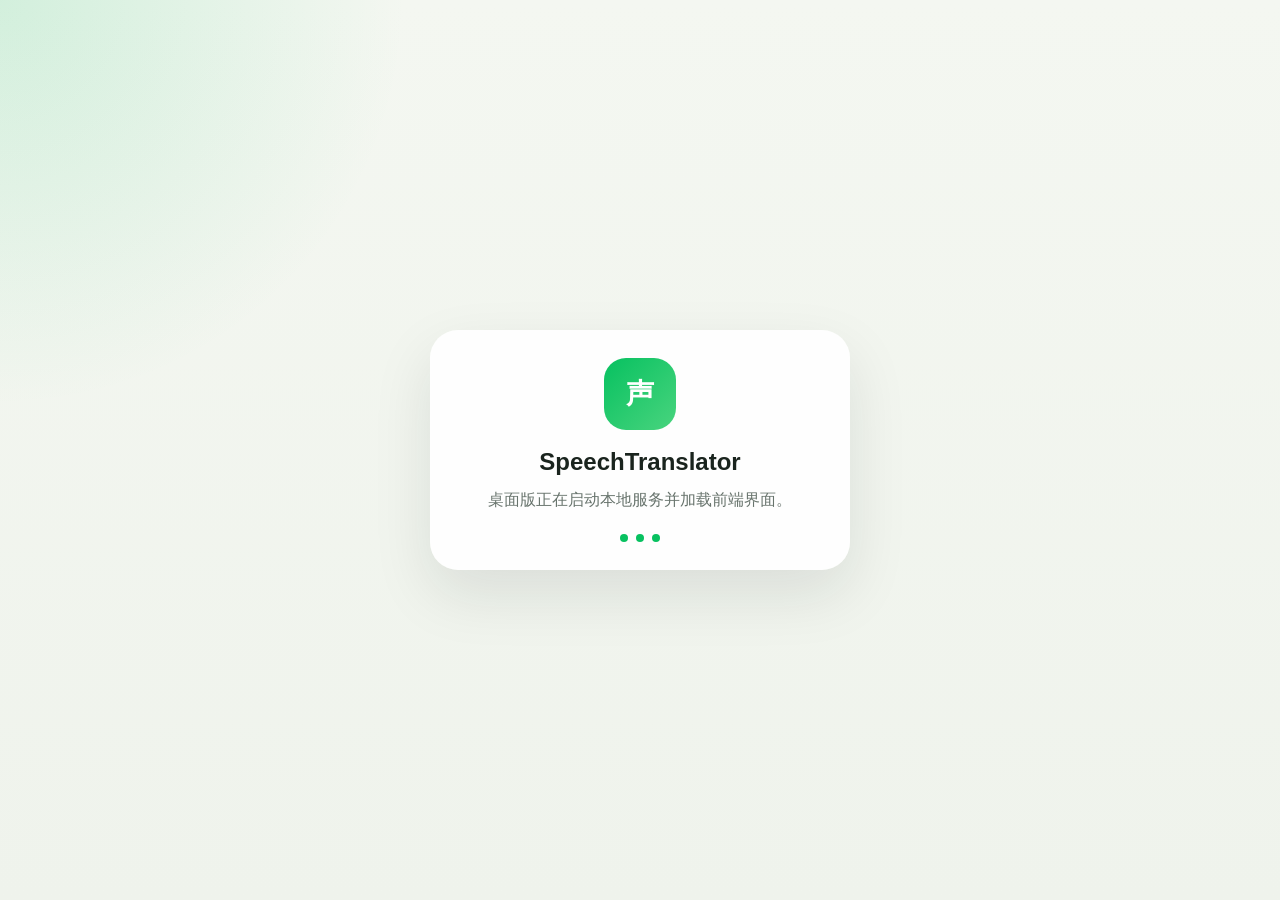
==== desktop/assets/splash.html @ 4637053a "封装成应用界面" ====
<!doctype html>
<html lang="zh-CN">
  <head>
    <meta charset="UTF-8" />
    <meta name="viewport" content="width=device-width, initial-scale=1.0" />
    <title>SpeechTranslator Loading</title>
    <style>
      :root {
        color-scheme: light;
        --bg: #eff3ec;
        --panel: rgba(255, 255, 255, 0.92);
        --text: #1a241e;
        --muted: #68746d;
        --accent: #07c160;
        --accent-soft: #dff7e9;
      }

      * {
        box-sizing: border-box;
      }

      body {
        margin: 0;
        min-height: 100vh;
        display: grid;
        place-items: center;
        background:
          radial-gradient(circle at top left, rgba(7, 193, 96, 0.14), transparent 26%),
          linear-gradient(180deg, #f4f7f1 0%, var(--bg) 100%);
        font-family: "Noto Sans SC", "Microsoft YaHei UI", sans-serif;
        color: var(--text);
      }

      .card {
        width: min(88vw, 420px);
        padding: 28px 24px;
        border-radius: 28px;
        background: var(--panel);
        box-shadow: 0 24px 60px rgba(24, 34, 28, 0.1);
        text-align: center;
      }

      .logo {
        width: 72px;
        height: 72px;
        margin: 0 auto 18px;
        border-radius: 22px;
        display: grid;
        place-items: center;
        background: linear-gradient(135deg, var(--accent), #49d47e);
        color: #fff;
        font-size: 28px;
        font-weight: 700;
      }

      h1 {
        margin: 0;
        font-size: 24px;
      }

      p {
        margin: 10px 0 0;
        color: var(--muted);
        line-height: 1.75;
      }

      .loading {
        display: flex;
        justify-content: center;
        gap: 8px;
        margin-top: 20px;
      }

      .dot {
        width: 8px;
        height: 8px;
        border-radius: 50%;
        background: var(--accent);
        animation: pulse 1.2s infinite ease-in-out;
      }

      .dot:nth-child(2) {
        animation-delay: 0.15s;
      }

      .dot:nth-child(3) {
        animation-delay: 0.3s;
      }

      @keyframes pulse {
        0%,
        100% {
          transform: scale(0.85);
          opacity: 0.45;
        }
        50% {
          transform: scale(1.15);
          opacity: 1;
        }
      }
    </style>
  </head>
  <body>
    <main class="card">
      <div class="logo">声</div>
      <h1>SpeechTranslator</h1>
      <p>桌面版正在启动本地服务并加载前端界面。</p>
      <div class="loading" aria-hidden="true">
        <span class="dot"></span>
        <span class="dot"></span>
        <span class="dot"></span>
      </div>
    </main>
  </body>
</html>
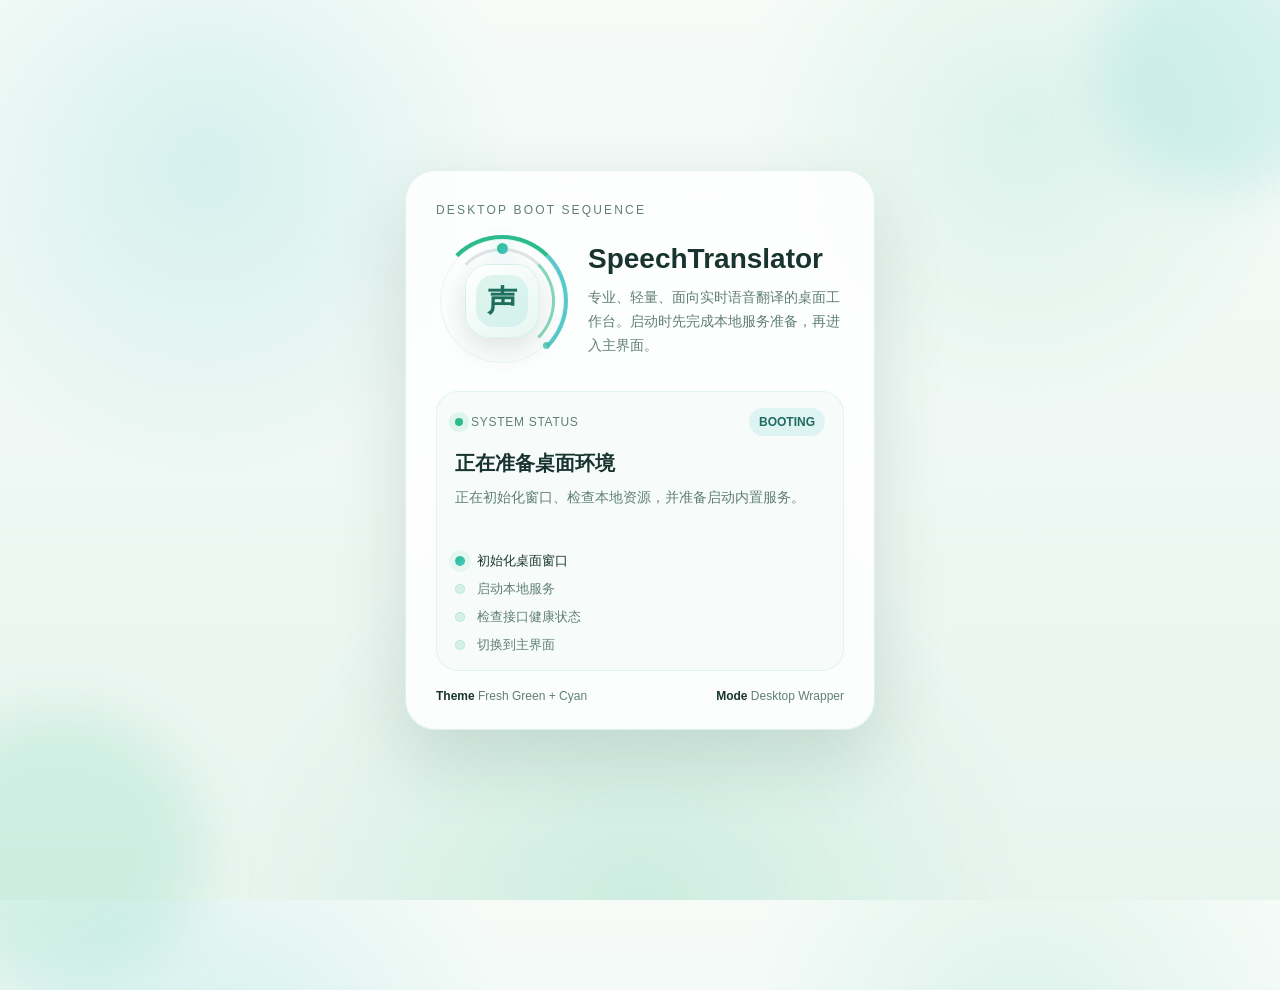
==== commit 92e6dba2: "更新splashui页面" ====
--- a/desktop/assets/splash.html
+++ b/desktop/assets/splash.html
@@ -7,12 +7,19 @@
     <style>
       :root {
         color-scheme: light;
-        --bg: #eff3ec;
-        --panel: rgba(255, 255, 255, 0.92);
-        --text: #1a241e;
-        --muted: #68746d;
-        --accent: #07c160;
-        --accent-soft: #dff7e9;
+        --bg-top: #f6fbf8;
+        --bg-bottom: #e8f5ef;
+        --panel: rgba(255, 255, 255, 0.84);
+        --panel-border: rgba(78, 167, 148, 0.16);
+        --text: #19342e;
+        --muted: #5f7f77;
+        --accent: #2cbc8c;
+        --accent-2: #49c5c7;
+        --accent-soft: rgba(73, 197, 199, 0.14);
+        --ring-track: rgba(44, 188, 140, 0.12);
+        --ok: #1b9b77;
+        --error: #d35e67;
+        --shadow: 0 28px 72px rgba(20, 57, 47, 0.14);
       }
 
       * {
@@ -22,94 +29,485 @@
       body {
         margin: 0;
         min-height: 100vh;
+        overflow: hidden;
+        background:
+          radial-gradient(circle at 16% 18%, rgba(73, 197, 199, 0.18), transparent 24%),
+          radial-gradient(circle at 80% 14%, rgba(44, 188, 140, 0.12), transparent 22%),
+          radial-gradient(circle at 50% 100%, rgba(44, 188, 140, 0.14), transparent 36%),
+          linear-gradient(180deg, var(--bg-top) 0%, var(--bg-bottom) 100%);
+        font-family: "Noto Sans SC", "Microsoft YaHei UI", sans-serif;
+        color: var(--text);
+      }
+
+      .noise,
+      .glow {
+        position: absolute;
+        inset: 0;
+        pointer-events: none;
+      }
+
+      .noise {
+        opacity: 0.12;
+        background-image:
+          linear-gradient(rgba(255, 255, 255, 0.3) 1px, transparent 1px),
+          linear-gradient(90deg, rgba(255, 255, 255, 0.3) 1px, transparent 1px);
+        background-size: 22px 22px;
+        mask-image: radial-gradient(circle at center, rgba(0, 0, 0, 0.7), transparent 78%);
+      }
+
+      .glow::before,
+      .glow::after {
+        content: "";
+        position: absolute;
+        border-radius: 999px;
+        filter: blur(28px);
+      }
+
+      .glow::before {
+        width: 240px;
+        height: 240px;
+        top: -50px;
+        right: -60px;
+        background: rgba(73, 197, 199, 0.18);
+      }
+
+      .glow::after {
+        width: 280px;
+        height: 280px;
+        left: -80px;
+        bottom: -90px;
+        background: rgba(44, 188, 140, 0.14);
+      }
+
+      .shell {
+        position: relative;
+        min-height: 100vh;
+        display: grid;
+        place-items: center;
+        padding: 28px;
+      }
+
+      .card {
+        position: relative;
+        width: min(92vw, 470px);
+        padding: 32px 30px 26px;
+        border-radius: 30px;
+        background: var(--panel);
+        border: 1px solid var(--panel-border);
+        box-shadow: var(--shadow);
+        backdrop-filter: blur(18px);
+      }
+
+      .eyebrow {
+        margin: 0 0 18px;
+        font-size: 12px;
+        letter-spacing: 0.18em;
+        text-transform: uppercase;
+        color: var(--muted);
+      }
+
+      .hero {
+        display: grid;
+        grid-template-columns: 132px minmax(0, 1fr);
+        align-items: center;
+        gap: 20px;
+      }
+
+      .orbital {
+        position: relative;
+        width: 132px;
+        height: 132px;
+        display: grid;
+        place-items: center;
+      }
+
+      .ring-track,
+      .ring-arc,
+      .orbit-dot {
+        position: absolute;
+        inset: 0;
+        border-radius: 50%;
+      }
+
+      .ring-track {
+        border: 1px solid var(--ring-track);
+        transform: scale(0.94);
+      }
+
+      .ring-arc {
+        border: 4px solid transparent;
+        border-top-color: var(--accent);
+        border-right-color: rgba(73, 197, 199, 0.92);
+        animation: spin 2.4s linear infinite;
+      }
+
+      .ring-arc.secondary {
+        inset: 13px;
+        border-width: 3px;
+        border-top-color: rgba(25, 52, 46, 0.12);
+        border-right-color: rgba(44, 188, 140, 0.58);
+        animation-duration: 3.4s;
+        animation-direction: reverse;
+      }
+
+      .orbit-dot::before,
+      .orbit-dot::after {
+        content: "";
+        position: absolute;
+        border-radius: 999px;
+        background: linear-gradient(135deg, var(--accent), var(--accent-2));
+      }
+
+      .orbit-dot::before {
+        width: 11px;
+        height: 11px;
+        top: 8px;
+        left: calc(50% - 5.5px);
+        box-shadow: 0 0 18px rgba(73, 197, 199, 0.45);
+      }
+
+      .orbit-dot::after {
+        width: 7px;
+        height: 7px;
+        right: 18px;
+        bottom: 18px;
+        opacity: 0.75;
+      }
+
+      .core {
+        position: relative;
+        width: 74px;
+        height: 74px;
+        border-radius: 24px;
         display: grid;
         place-items: center;
         background:
-          radial-gradient(circle at top left, rgba(7, 193, 96, 0.14), transparent 26%),
-          linear-gradient(180deg, #f4f7f1 0%, var(--bg) 100%);
-        font-family: "Noto Sans SC", "Microsoft YaHei UI", sans-serif;
-        color: var(--text);
-      }
-
-      .card {
-        width: min(88vw, 420px);
-        padding: 28px 24px;
-        border-radius: 28px;
-        background: var(--panel);
-        box-shadow: 0 24px 60px rgba(24, 34, 28, 0.1);
-        text-align: center;
-      }
-
-      .logo {
-        width: 72px;
-        height: 72px;
-        margin: 0 auto 18px;
-        border-radius: 22px;
-        display: grid;
-        place-items: center;
-        background: linear-gradient(135deg, var(--accent), #49d47e);
-        color: #fff;
+          linear-gradient(145deg, rgba(255, 255, 255, 0.92), rgba(228, 246, 240, 0.92));
+        border: 1px solid rgba(44, 188, 140, 0.14);
+        box-shadow:
+          inset 0 1px 0 rgba(255, 255, 255, 0.8),
+          0 10px 28px rgba(24, 65, 55, 0.14);
+      }
+
+      .core::before {
+        content: "";
+        position: absolute;
+        inset: 10px;
+        border-radius: 18px;
+        background: linear-gradient(135deg, var(--accent), var(--accent-2));
+        opacity: 0.14;
+      }
+
+      .core span {
+        position: relative;
+        font-size: 30px;
+        font-weight: 700;
+        color: #1f6f5e;
+      }
+
+      .copy h1 {
+        margin: 0;
         font-size: 28px;
-        font-weight: 700;
-      }
-
-      h1 {
-        margin: 0;
-        font-size: 24px;
-      }
-
-      p {
+        line-height: 1.1;
+      }
+
+      .copy p {
         margin: 10px 0 0;
         color: var(--muted);
-        line-height: 1.75;
-      }
-
-      .loading {
+        line-height: 1.72;
+        font-size: 14px;
+      }
+
+      .status-panel {
+        margin-top: 24px;
+        padding: 16px 18px;
+        border-radius: 22px;
+        background: rgba(246, 252, 249, 0.84);
+        border: 1px solid rgba(44, 188, 140, 0.12);
+      }
+
+      .status-top {
         display: flex;
-        justify-content: center;
+        align-items: center;
+        justify-content: space-between;
+        gap: 16px;
+      }
+
+      .status-label {
+        display: inline-flex;
+        align-items: center;
         gap: 8px;
-        margin-top: 20px;
-      }
-
-      .dot {
+        font-size: 12px;
+        color: var(--muted);
+        letter-spacing: 0.06em;
+        text-transform: uppercase;
+      }
+
+      .status-label::before {
+        content: "";
         width: 8px;
         height: 8px;
         border-radius: 50%;
         background: var(--accent);
-        animation: pulse 1.2s infinite ease-in-out;
-      }
-
-      .dot:nth-child(2) {
-        animation-delay: 0.15s;
-      }
-
-      .dot:nth-child(3) {
-        animation-delay: 0.3s;
+        box-shadow: 0 0 0 6px rgba(44, 188, 140, 0.12);
+        animation: pulse 1.8s infinite ease-in-out;
+      }
+
+      .phase-badge {
+        padding: 7px 10px;
+        border-radius: 999px;
+        background: var(--accent-soft);
+        color: #216b61;
+        font-size: 12px;
+        font-weight: 600;
+      }
+
+      .status-title {
+        margin: 14px 0 0;
+        font-size: 20px;
+        line-height: 1.35;
+      }
+
+      .status-detail {
+        margin: 8px 0 0;
+        color: var(--muted);
+        font-size: 14px;
+        line-height: 1.75;
+        min-height: 3.5em;
+      }
+
+      .steps {
+        display: grid;
+        gap: 10px;
+        margin-top: 18px;
+      }
+
+      .step {
+        display: flex;
+        align-items: center;
+        gap: 12px;
+        color: var(--muted);
+        font-size: 13px;
+      }
+
+      .step-dot {
+        width: 10px;
+        height: 10px;
+        border-radius: 50%;
+        background: rgba(44, 188, 140, 0.16);
+        border: 1px solid rgba(44, 188, 140, 0.2);
+      }
+
+      .step.active {
+        color: var(--text);
+      }
+
+      .step.active .step-dot {
+        background: linear-gradient(135deg, var(--accent), var(--accent-2));
+        border-color: transparent;
+        box-shadow: 0 0 0 6px rgba(44, 188, 140, 0.08);
+      }
+
+      .step.done .step-dot {
+        background: var(--ok);
+        border-color: var(--ok);
+      }
+
+      .error-banner {
+        display: none;
+        margin-top: 16px;
+        padding: 14px 16px;
+        border-radius: 18px;
+        background: rgba(211, 94, 103, 0.08);
+        border: 1px solid rgba(211, 94, 103, 0.16);
+        color: #8e3540;
+        font-size: 13px;
+        line-height: 1.7;
+        white-space: pre-wrap;
+      }
+
+      body.error .error-banner {
+        display: block;
+      }
+
+      body.error .status-label::before {
+        background: var(--error);
+        box-shadow: 0 0 0 6px rgba(211, 94, 103, 0.12);
+        animation: none;
+      }
+
+      body.error .phase-badge {
+        background: rgba(211, 94, 103, 0.1);
+        color: #9f4752;
+      }
+
+      body.ready .phase-badge {
+        background: rgba(27, 155, 119, 0.12);
+        color: #1b7f63;
+      }
+
+      .footer {
+        margin-top: 18px;
+        display: flex;
+        justify-content: space-between;
+        gap: 16px;
+        color: var(--muted);
+        font-size: 12px;
+      }
+
+      .footer strong {
+        color: var(--text);
+        font-weight: 600;
+      }
+
+      @keyframes spin {
+        from {
+          transform: rotate(0deg);
+        }
+        to {
+          transform: rotate(360deg);
+        }
       }
 
       @keyframes pulse {
         0%,
         100% {
-          transform: scale(0.85);
-          opacity: 0.45;
+          transform: scale(0.95);
+          opacity: 0.7;
         }
         50% {
-          transform: scale(1.15);
+          transform: scale(1.08);
           opacity: 1;
+        }
+      }
+
+      @media (max-width: 560px) {
+        .card {
+          padding: 26px 22px 24px;
+        }
+
+        .hero {
+          grid-template-columns: 1fr;
+          justify-items: center;
+          text-align: center;
+        }
+
+        .footer {
+          flex-direction: column;
         }
       }
     </style>
   </head>
   <body>
-    <main class="card">
-      <div class="logo">声</div>
-      <h1>SpeechTranslator</h1>
-      <p>桌面版正在启动本地服务并加载前端界面。</p>
-      <div class="loading" aria-hidden="true">
-        <span class="dot"></span>
-        <span class="dot"></span>
-        <span class="dot"></span>
-      </div>
-    </main>
+    <div class="glow"></div>
+    <div class="noise"></div>
+    <div class="shell">
+      <main class="card">
+        <p class="eyebrow">Desktop Boot Sequence</p>
+
+        <section class="hero">
+          <div class="orbital" aria-hidden="true">
+            <div class="ring-track"></div>
+            <div class="ring-arc"></div>
+            <div class="ring-arc secondary"></div>
+            <div class="orbit-dot"></div>
+            <div class="core"><span>声</span></div>
+          </div>
+
+          <div class="copy">
+            <h1>SpeechTranslator</h1>
+            <p>
+              专业、轻量、面向实时语音翻译的桌面工作台。启动时先完成本地服务准备，再进入主界面。
+            </p>
+          </div>
+        </section>
+
+        <section class="status-panel">
+          <div class="status-top">
+            <div class="status-label">System Status</div>
+            <div class="phase-badge" id="phase-badge">BOOTING</div>
+          </div>
+
+          <h2 class="status-title" id="status-title">正在准备桌面环境</h2>
+          <p class="status-detail" id="status-detail">
+            正在初始化窗口、检查本地资源，并准备启动内置服务。
+          </p>
+
+          <div class="steps" id="step-list">
+            <div class="step active" data-step="bootstrap">
+              <span class="step-dot"></span>
+              <span>初始化桌面窗口</span>
+            </div>
+            <div class="step" data-step="server">
+              <span class="step-dot"></span>
+              <span>启动本地服务</span>
+            </div>
+            <div class="step" data-step="health">
+              <span class="step-dot"></span>
+              <span>检查接口健康状态</span>
+            </div>
+            <div class="step" data-step="ready">
+              <span class="step-dot"></span>
+              <span>切换到主界面</span>
+            </div>
+          </div>
+
+          <div class="error-banner" id="error-banner"></div>
+        </section>
+
+        <div class="footer">
+          <span><strong>Theme</strong> Fresh Green + Cyan</span>
+          <span><strong>Mode</strong> Desktop Wrapper</span>
+        </div>
+      </main>
+    </div>
+
+    <script>
+      const stepOrder = ["bootstrap", "server", "health", "ready"];
+
+      function updateSteps(activeStep, isError) {
+        document.querySelectorAll("[data-step]").forEach((node) => {
+          const step = node.getAttribute("data-step");
+          const activeIndex = stepOrder.indexOf(activeStep);
+          const stepIndex = stepOrder.indexOf(step);
+
+          node.classList.remove("active", "done");
+
+          if (isError) {
+            if (stepIndex < activeIndex) {
+              node.classList.add("done");
+            } else if (stepIndex === activeIndex) {
+              node.classList.add("active");
+            }
+            return;
+          }
+
+          if (stepIndex < activeIndex) {
+            node.classList.add("done");
+          } else if (stepIndex === activeIndex) {
+            node.classList.add("active");
+          }
+        });
+      }
+
+      window.updateSplashState = function updateSplashState(payload) {
+        const state = payload || {};
+        const step = state.step || "bootstrap";
+        const mode = state.mode || "booting";
+
+        document.body.classList.toggle("error", mode === "error");
+        document.body.classList.toggle("ready", mode === "ready");
+
+        document.getElementById("phase-badge").textContent = (state.badge || "BOOTING").toUpperCase();
+        document.getElementById("status-title").textContent = state.title || "正在准备桌面环境";
+        document.getElementById("status-detail").textContent =
+          state.detail || "正在初始化窗口、检查本地资源，并准备启动内置服务。";
+
+        const errorBanner = document.getElementById("error-banner");
+        errorBanner.textContent = state.error || "";
+
+        updateSteps(step, mode === "error");
+      };
+    </script>
   </body>
 </html>
